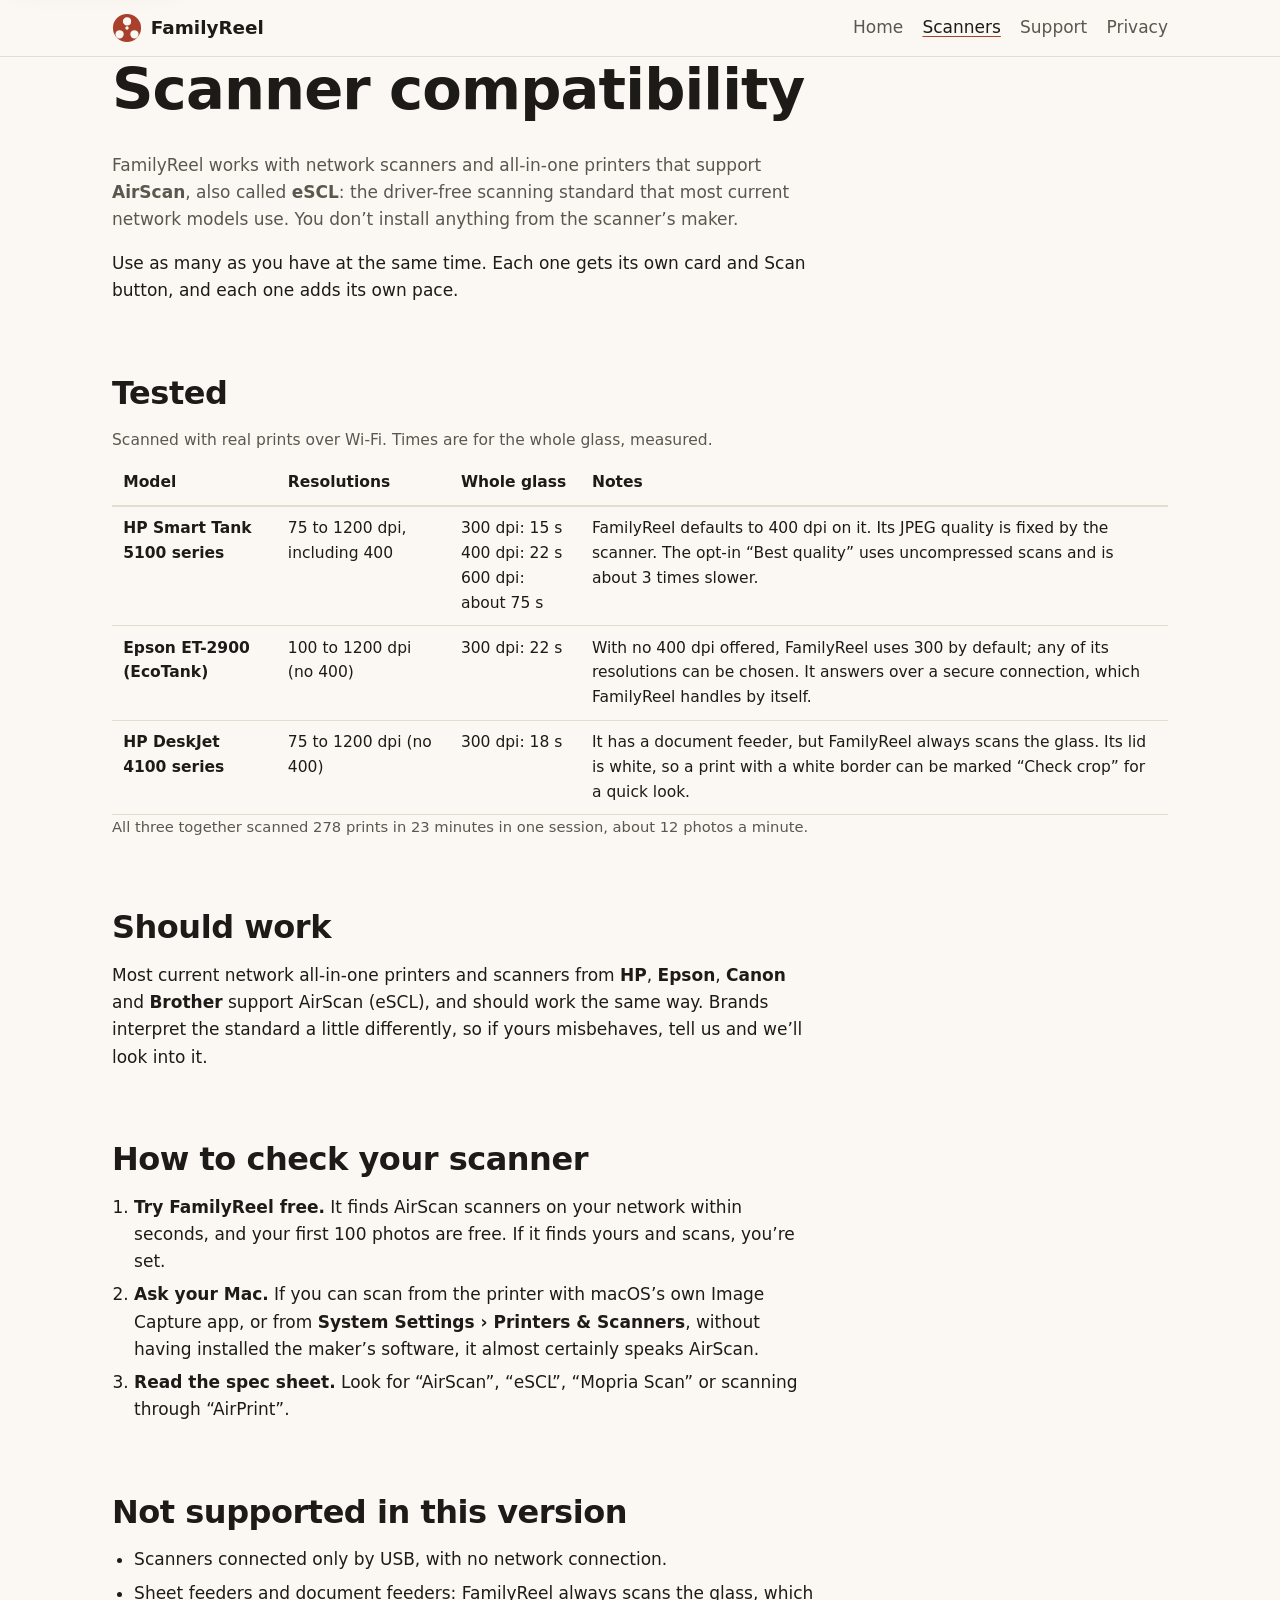
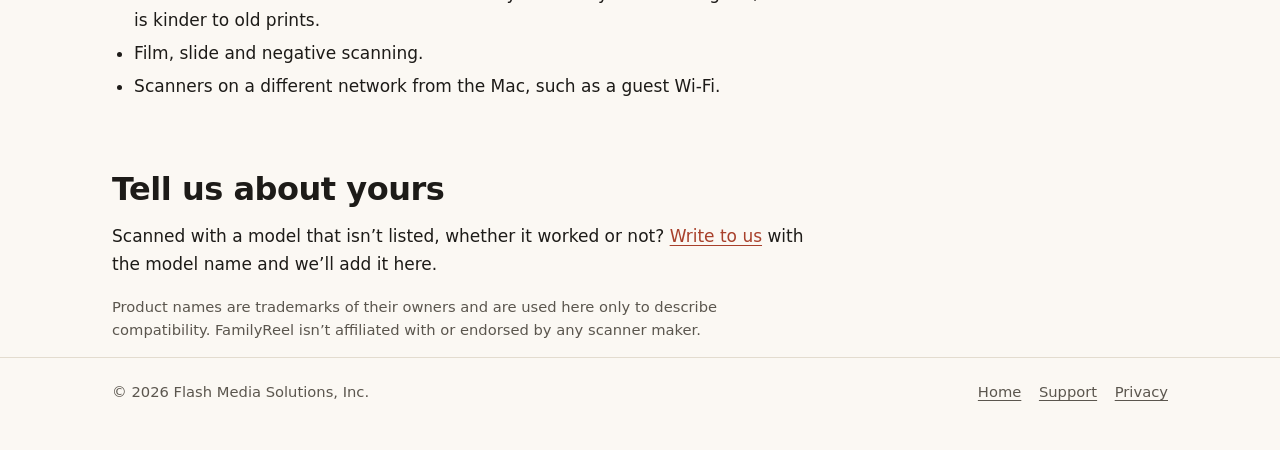
==== compatibility/index.html @ 0c896a2c "FamilyReel site: product page, support, privacy policy and scanner compatibility Static HTML and one" ====
<!doctype html>
<html lang="en">
<head>
<meta charset="utf-8">
<meta name="viewport" content="width=device-width, initial-scale=1">
<meta http-equiv="Content-Security-Policy" content="default-src 'none'; style-src 'self'; img-src 'self' data:; base-uri 'none'; form-action 'none'">
<meta name="referrer" content="no-referrer">
<meta name="color-scheme" content="light dark">
<title>FamilyReel Scanner Compatibility</title>
<meta name="description" content="Which scanners work with FamilyReel for Mac: the models we’ve tested, the AirScan (eSCL) scanners that should work, and how to check yours.">
<link rel="icon" href="../assets/mark.svg" type="image/svg+xml">
<link rel="stylesheet" href="../assets/site.css">
</head>
<body>
<a class="skip" href="#main">Skip to content</a>
<header class="site-header">
  <div class="wrap">
    <a class="brand" href="../" aria-label="FamilyReel home">
      <svg viewBox="0 0 32 32" aria-hidden="true" focusable="false"><path fill="currentColor" fill-rule="evenodd" d="M16 1a15 15 0 1 1 0 30 15 15 0 0 1 0-30Zm0 3.6a4.4 4.4 0 1 0 0 8.8 4.4 4.4 0 0 0 0-8.8Zm-7.9 13.7a4.4 4.4 0 1 0 0 8.8 4.4 4.4 0 0 0 0-8.8Zm15.8 0a4.4 4.4 0 1 0 0 8.8 4.4 4.4 0 0 0 0-8.8ZM16 14.2a1.8 1.8 0 1 0 0 3.6 1.8 1.8 0 0 0 0-3.6Z"/></svg>
      FamilyReel
    </a>
    <nav class="site-nav" aria-label="Main">
      <ul>
        <li><a href="../">Home</a></li>
        <li><a href="./" aria-current="page">Scanners</a></li>
        <li><a href="../support/">Support</a></li>
        <li><a href="../privacy/">Privacy</a></li>
      </ul>
    </nav>
  </div>
</header>

<main id="main" class="wrap">
  <div class="prose">
    <h1>Scanner compatibility</h1>
    <p class="lead muted">FamilyReel works with network scanners and all-in-one printers that support <strong>AirScan</strong>, also called <strong>eSCL</strong>: the driver-free scanning standard that most current network models use. You don’t install anything from the scanner’s maker.</p>
    <p>Use as many as you have at the same time. Each one gets its own card and Scan button, and each one adds its own pace.</p>
  </div>

  <section aria-labelledby="tested">
    <h2 id="tested">Tested</h2>
    <div class="table-scroll">
      <table class="stack">
        <caption>Scanned with real prints over Wi-Fi. Times are for the whole glass, measured.</caption>
        <thead>
          <tr><th scope="col">Model</th><th scope="col">Resolutions</th><th scope="col">Whole glass</th><th scope="col">Notes</th></tr>
        </thead>
        <tbody>
          <tr>
            <th scope="row">HP Smart Tank 5100 series</th>
            <td data-label="Resolutions">75 to 1200 dpi, including 400</td>
            <td data-label="Whole glass">300&nbsp;dpi: 15&nbsp;s<br>400&nbsp;dpi: 22&nbsp;s<br>600&nbsp;dpi: about&nbsp;75&nbsp;s</td>
            <td data-label="Notes">FamilyReel defaults to 400 dpi on it. Its JPEG quality is fixed by the scanner. The opt-in “Best quality” uses uncompressed scans and is about 3 times slower.</td>
          </tr>
          <tr>
            <th scope="row">Epson ET-2900 (EcoTank)</th>
            <td data-label="Resolutions">100 to 1200 dpi (no 400)</td>
            <td data-label="Whole glass">300&nbsp;dpi: 22&nbsp;s</td>
            <td data-label="Notes">With no 400 dpi offered, FamilyReel uses 300 by default; any of its resolutions can be chosen. It answers over a secure connection, which FamilyReel handles by itself.</td>
          </tr>
          <tr>
            <th scope="row">HP DeskJet 4100 series</th>
            <td data-label="Resolutions">75 to 1200 dpi (no 400)</td>
            <td data-label="Whole glass">300&nbsp;dpi: 18&nbsp;s</td>
            <td data-label="Notes">It has a document feeder, but FamilyReel always scans the glass. Its lid is white, so a print with a white border can be marked “Check crop” for a quick look.</td>
          </tr>
        </tbody>
      </table>
    </div>
    <p class="muted small">All three together scanned 278 prints in 23 minutes in one session, about 12 photos a minute.</p>
  </section>

  <div class="prose">
    <section aria-labelledby="should">
      <h2 id="should">Should work</h2>
      <p>Most current network all-in-one printers and scanners from <strong>HP</strong>, <strong>Epson</strong>, <strong>Canon</strong> and <strong>Brother</strong> support AirScan (eSCL), and should work the same way. Brands interpret the standard a little differently, so if yours misbehaves, tell us and we’ll look into it.</p>
    </section>

    <section aria-labelledby="check">
      <h2 id="check">How to check your scanner</h2>
      <ol>
        <li><strong>Try FamilyReel free.</strong> It finds AirScan scanners on your network within seconds, and your first 100 photos are free. If it finds yours and scans, you’re set.</li>
        <li><strong>Ask your Mac.</strong> If you can scan from the printer with macOS’s own Image Capture app, or from <strong>System Settings › Printers &amp; Scanners</strong>, without having installed the maker’s software, it almost certainly speaks AirScan.</li>
        <li><strong>Read the spec sheet.</strong> Look for “AirScan”, “eSCL”, “Mopria Scan” or scanning through “AirPrint”.</li>
      </ol>
    </section>

    <section aria-labelledby="not">
      <h2 id="not">Not supported in this version</h2>
      <ul>
        <li>Scanners connected only by USB, with no network connection.</li>
        <li>Sheet feeders and document feeders: FamilyReel always scans the glass, which is kinder to old prints.</li>
        <li>Film, slide and negative scanning.</li>
        <li>Scanners on a different network from the Mac, such as a guest Wi-Fi.</li>
      </ul>
    </section>

    <section aria-labelledby="tell">
      <h2 id="tell">Tell us about yours</h2>
      <p>Scanned with a model that isn’t listed, whether it worked or not? <a href="../support/#contact">Write to us</a> with the model name and we’ll add it here.</p>
    </section>

    <p class="muted small">Product names are trademarks of their owners and are used here only to describe compatibility. FamilyReel isn’t affiliated with or endorsed by any scanner maker.</p>
  </div>
</main>

<footer class="site-footer">
  <div class="wrap">
    <p>© 2026 Flash Media Solutions, Inc.</p>
    <ul>
      <li><a href="../">Home</a></li>
      <li><a href="../support/">Support</a></li>
      <li><a href="../privacy/">Privacy</a></li>
    </ul>
  </div>
</footer>
</body>
</html>
---- assets/site.css ----
/* FamilyReel site. System fonts only, no third-party anything. Light and dark from the same tokens. */

:root {
  color-scheme: light dark;
  --bg: #fbf8f3;
  --bg-raised: #ffffff;
  --bg-sunk: #f3eee6;
  --text: #1d1b18;
  --muted: #5b564e;
  --line: #e3dccf;
  --accent: #a8402b;
  --accent-text: #ffffff;
  --focus: #1f5fbf;
  --s1: #2563c9;  /* station accents, as in the app: one colour per scanner */
  --s2: #23804f;
  --s3: #b45f14;
  --ready: #23804f;
  --shadow: 0 1px 2px rgb(40 30 20 / 0.06), 0 8px 24px rgb(40 30 20 / 0.08);
  --radius: 14px;
  --measure: 44rem;
  --wide: 68rem;
}

@media (prefers-color-scheme: dark) {
  :root {
    --bg: #15130f;
    --bg-raised: #1f1c17;
    --bg-sunk: #1a1814;
    --text: #f2ede5;
    --muted: #b8b0a3;
    --line: #36312a;
    --accent: #f0957a;
    --accent-text: #1d1410;
    --focus: #8ab4ff;
    --s1: #7aa7ff;
    --s2: #5fcf8f;
    --s3: #f2a65a;
    --ready: #5fcf8f;
    --shadow: 0 1px 2px rgb(0 0 0 / 0.4), 0 8px 24px rgb(0 0 0 / 0.35);
  }
}

*, *::before, *::after { box-sizing: border-box; }

html { -webkit-text-size-adjust: 100%; text-size-adjust: 100%; }

body {
  margin: 0;
  background: var(--bg);
  color: var(--text);
  font: 400 1.0625rem/1.6 -apple-system, BlinkMacSystemFont, "SF Pro Text", "Helvetica Neue", system-ui, sans-serif;
  overflow-wrap: break-word;
}

h1, h2, h3 {
  font-family: -apple-system, BlinkMacSystemFont, "SF Pro Display", "Helvetica Neue", system-ui, sans-serif;
  line-height: 1.15;
  letter-spacing: -0.015em;
  margin: 0 0 0.5em;
}
h1 { font-size: clamp(2.1rem, 6vw, 3.6rem); font-weight: 700; }
h2 { font-size: clamp(1.45rem, 3.2vw, 2rem); font-weight: 650; margin-top: 2.2em; }
h3 { font-size: 1.15rem; font-weight: 650; margin-top: 1.6em; }
p, ul, ol { margin: 0 0 1em; }
ul, ol { padding-left: 1.3em; }
li + li { margin-top: 0.35em; }

a { color: var(--accent); text-underline-offset: 0.18em; text-decoration-thickness: 1px; }
a:hover { text-decoration-thickness: 2px; }
:focus-visible { outline: 3px solid var(--focus); outline-offset: 2px; border-radius: 4px; }

.skip {
  position: absolute; left: 1rem; top: -4rem; z-index: 10;
  background: var(--bg-raised); color: var(--text); padding: 0.6rem 1rem; border-radius: 8px; box-shadow: var(--shadow);
}
.skip:focus { top: 1rem; }

.wrap { max-width: var(--wide); margin: 0 auto; padding: 0 16px; }
.prose { max-width: var(--measure); }
.muted { color: var(--muted); }
.small { font-size: 0.92rem; }

/* Header */
.site-header { border-bottom: 1px solid var(--line); background: var(--bg); }
.site-header .wrap { display: flex; flex-wrap: wrap; align-items: center; justify-content: space-between; gap: 0.5rem 1.5rem; padding-top: 0.8rem; padding-bottom: 0.8rem; }
.brand { display: inline-flex; align-items: center; gap: 0.55rem; color: var(--text); text-decoration: none; font-weight: 700; font-size: 1.15rem; }
.brand svg { width: 30px; height: 30px; color: var(--accent); flex: none; }
.site-nav ul { list-style: none; display: flex; flex-wrap: wrap; gap: 0.25rem 1.2rem; margin: 0; padding: 0; }
.site-nav li + li { margin-top: 0; }
.site-nav a { color: var(--muted); text-decoration: none; font-weight: 500; padding: 0.3rem 0; }
.site-nav a:hover, .site-nav a[aria-current="page"] { color: var(--text); text-decoration: underline; text-decoration-color: var(--accent); }

main { padding-top: 1.6rem; padding-bottom: 3rem; }
.hero { margin-top: -1.6rem; }

/* Hero */
.hero { padding: 3.2rem 0 1.5rem; }
.hero .eyebrow { color: var(--muted); font-weight: 600; letter-spacing: 0.02em; margin-bottom: 0.8rem; }
.hero .lead { font-size: clamp(1.1rem, 2.2vw, 1.3rem); color: var(--muted); max-width: 40rem; }
.actions { display: flex; flex-wrap: wrap; gap: 0.75rem; margin: 1.5rem 0 0; }
.button {
  display: inline-flex; align-items: center; min-height: 44px; padding: 0.6rem 1.15rem; border-radius: 999px;
  font-weight: 600; text-decoration: none; border: 1px solid var(--line); color: var(--text); background: var(--bg-raised);
}
.button.primary { background: var(--accent); color: var(--accent-text); border-color: transparent; }
.button.soon { cursor: default; }

/* The three-scanner picture (pure HTML/CSS) */
.factory {
  margin: 2.2rem 0 0; padding: 1rem; border: 1px solid var(--line); border-radius: calc(var(--radius) + 6px);
  background: var(--bg-sunk); box-shadow: var(--shadow);
}
.stations { display: grid; grid-template-columns: repeat(3, minmax(0, 1fr)); gap: 0.8rem; }
.station { background: var(--bg-raised); border: 1px solid var(--line); border-top: 5px solid var(--c); border-radius: var(--radius); padding: 0.85rem 0.95rem 1rem; min-width: 0; }
.station.s1 { --c: var(--s1); }
.station.s2 { --c: var(--s2); }
.station.s3 { --c: var(--s3); }
.station .top { display: flex; justify-content: space-between; align-items: baseline; gap: 0.5rem; }
.station .name { font-weight: 650; }
.station .key { font: 600 0.8rem/1 ui-monospace, "SF Mono", Menlo, monospace; color: var(--muted); border: 1px solid var(--line); border-radius: 6px; padding: 0.2rem 0.35rem; white-space: nowrap; }
.station .state { font-size: clamp(1.05rem, 2.2vw, 1.35rem); font-weight: 700; margin: 0.7rem 0 0.15rem; line-height: 1.2; }
.station .detail { color: var(--muted); font-size: 0.92rem; margin: 0; }
.station .bar { height: 8px; border-radius: 999px; background: var(--line); overflow: hidden; margin-top: 0.75rem; }
.station .bar span { display: block; height: 100%; width: 62%; background: var(--c); border-radius: inherit; animation: fill 14.6s linear infinite; }
.station.ready .state { color: var(--ready); }
.badge { display: inline-block; font-size: 0.72rem; font-weight: 800; letter-spacing: 0.08em; text-transform: uppercase; background: var(--ready); color: var(--bg-raised); border-radius: 999px; padding: 0.15rem 0.5rem; vertical-align: 0.15em; margin-left: 0.35rem; }
.readout { display: flex; flex-wrap: wrap; justify-content: space-between; gap: 0.4rem 1rem; margin-top: 0.9rem; padding: 0.55rem 0.2rem 0; color: var(--muted); font-size: 0.95rem; border-top: 1px solid var(--line); }
.readout strong { color: var(--text); font-variant-numeric: tabular-nums; }
@keyframes fill { from { width: 8%; } to { width: 100%; } }
@media (prefers-reduced-motion: reduce) { .station .bar span { animation: none; } }

/* Measured numbers */
.stats { display: grid; grid-template-columns: repeat(3, minmax(0, 1fr)); gap: 1rem; margin: 2.4rem 0 0.6rem; padding: 0; list-style: none; }
.stats li { margin: 0; padding: 1rem 1.1rem; background: var(--bg-raised); border: 1px solid var(--line); border-radius: var(--radius); }
.stats .num { display: block; font-size: clamp(1.7rem, 4.5vw, 2.6rem); font-weight: 750; letter-spacing: -0.02em; line-height: 1.1; font-variant-numeric: tabular-nums; }
.stats .what { color: var(--muted); }

/* Steps and features */
.steps { counter-reset: step; list-style: none; padding: 0; display: grid; gap: 0.9rem; max-width: var(--measure); }
.steps li { counter-increment: step; position: relative; padding: 0.1rem 0 0 3rem; margin: 0; }
.steps li::before {
  content: counter(step); position: absolute; left: 0; top: 0; width: 2.1rem; height: 2.1rem; border-radius: 50%;
  display: grid; place-items: center; font-weight: 700; background: var(--accent); color: var(--accent-text);
}
.features { display: grid; grid-template-columns: repeat(auto-fit, minmax(16rem, 1fr)); gap: 1rem; padding: 0; list-style: none; }
.features li { margin: 0; padding: 1.1rem 1.2rem; background: var(--bg-raised); border: 1px solid var(--line); border-radius: var(--radius); }
.features h3 { margin-top: 0; }
.features p { margin: 0; color: var(--muted); }
.features li.hero-feature { border-color: var(--accent); }

.callout { max-width: var(--measure); padding: 1.1rem 1.25rem; border-radius: var(--radius); background: var(--bg-raised); border: 1px solid var(--line); border-left: 5px solid var(--accent); }
.callout p:last-child { margin-bottom: 0; }

/* Tables */
.table-scroll { overflow-x: auto; max-width: 100%; }
table { border-collapse: collapse; width: 100%; min-width: 34rem; font-size: 0.97rem; }
caption { text-align: left; color: var(--muted); padding-bottom: 0.5rem; }
th, td { text-align: left; vertical-align: top; padding: 0.6rem 0.7rem; border-bottom: 1px solid var(--line); }
thead th { font-weight: 650; border-bottom-width: 2px; }

/* FAQ */
details { border: 1px solid var(--line); border-radius: 12px; background: var(--bg-raised); margin: 0 0 0.7rem; max-width: var(--measure); }
summary { cursor: pointer; padding: 0.85rem 1rem; font-weight: 600; list-style-position: outside; margin-left: 1rem; }
details[open] summary { border-bottom: 1px solid var(--line); }
details > div { padding: 0.8rem 1rem 0.2rem; }

.contact { font-size: 1.15rem; font-weight: 600; }
kbd { font: 600 0.85em ui-monospace, "SF Mono", Menlo, monospace; border: 1px solid var(--line); border-bottom-width: 2px; border-radius: 5px; padding: 0.05em 0.35em; background: var(--bg-sunk); }

/* Footer */
.site-footer { border-top: 1px solid var(--line); color: var(--muted); font-size: 0.92rem; }
.site-footer .wrap { display: flex; flex-wrap: wrap; justify-content: space-between; gap: 0.6rem 1.5rem; padding-top: 1.4rem; padding-bottom: 2rem; }
.site-footer ul { list-style: none; display: flex; flex-wrap: wrap; gap: 0.3rem 1.1rem; margin: 0; padding: 0; }
.site-footer li + li { margin-top: 0; }
.site-footer a { color: var(--muted); }

@media (max-width: 720px) {
  .stations { grid-template-columns: 1fr; }
  .stats { grid-template-columns: 1fr; }
  .hero { padding-top: 2.2rem; }
}

/* FAQ markers inside the card */
summary { list-style: none; margin-left: 0; display: flex; gap: 0.6rem; align-items: baseline; }
summary::-webkit-details-marker { display: none; }
summary::before { content: "+"; flex: none; width: 1rem; font-weight: 700; color: var(--accent); }
details[open] > summary::before { content: "−"; }

/* Tables become one card per row on phones */
@media (max-width: 640px) {
  table.stack { min-width: 0; }
  table.stack caption { display: block; width: 100%; }
  table.stack thead { position: absolute; width: 1px; height: 1px; overflow: hidden; clip: rect(0 0 0 0); white-space: nowrap; }
  table.stack, table.stack tbody, table.stack tr, table.stack th, table.stack td { display: block; width: 100%; }
  table.stack tr { border: 1px solid var(--line); border-radius: 12px; background: var(--bg-raised); padding: 0.4rem 0.9rem 0.6rem; margin-bottom: 0.8rem; }
  table.stack th[scope="row"] { font-size: 1.05rem; padding: 0.5rem 0 0.3rem; border-bottom: 1px solid var(--line); }
  table.stack td { border: 0; padding: 0.45rem 0 0; }
  table.stack td::before { content: attr(data-label); display: block; font-size: 0.8rem; font-weight: 650; color: var(--muted); text-transform: uppercase; letter-spacing: 0.04em; }
}
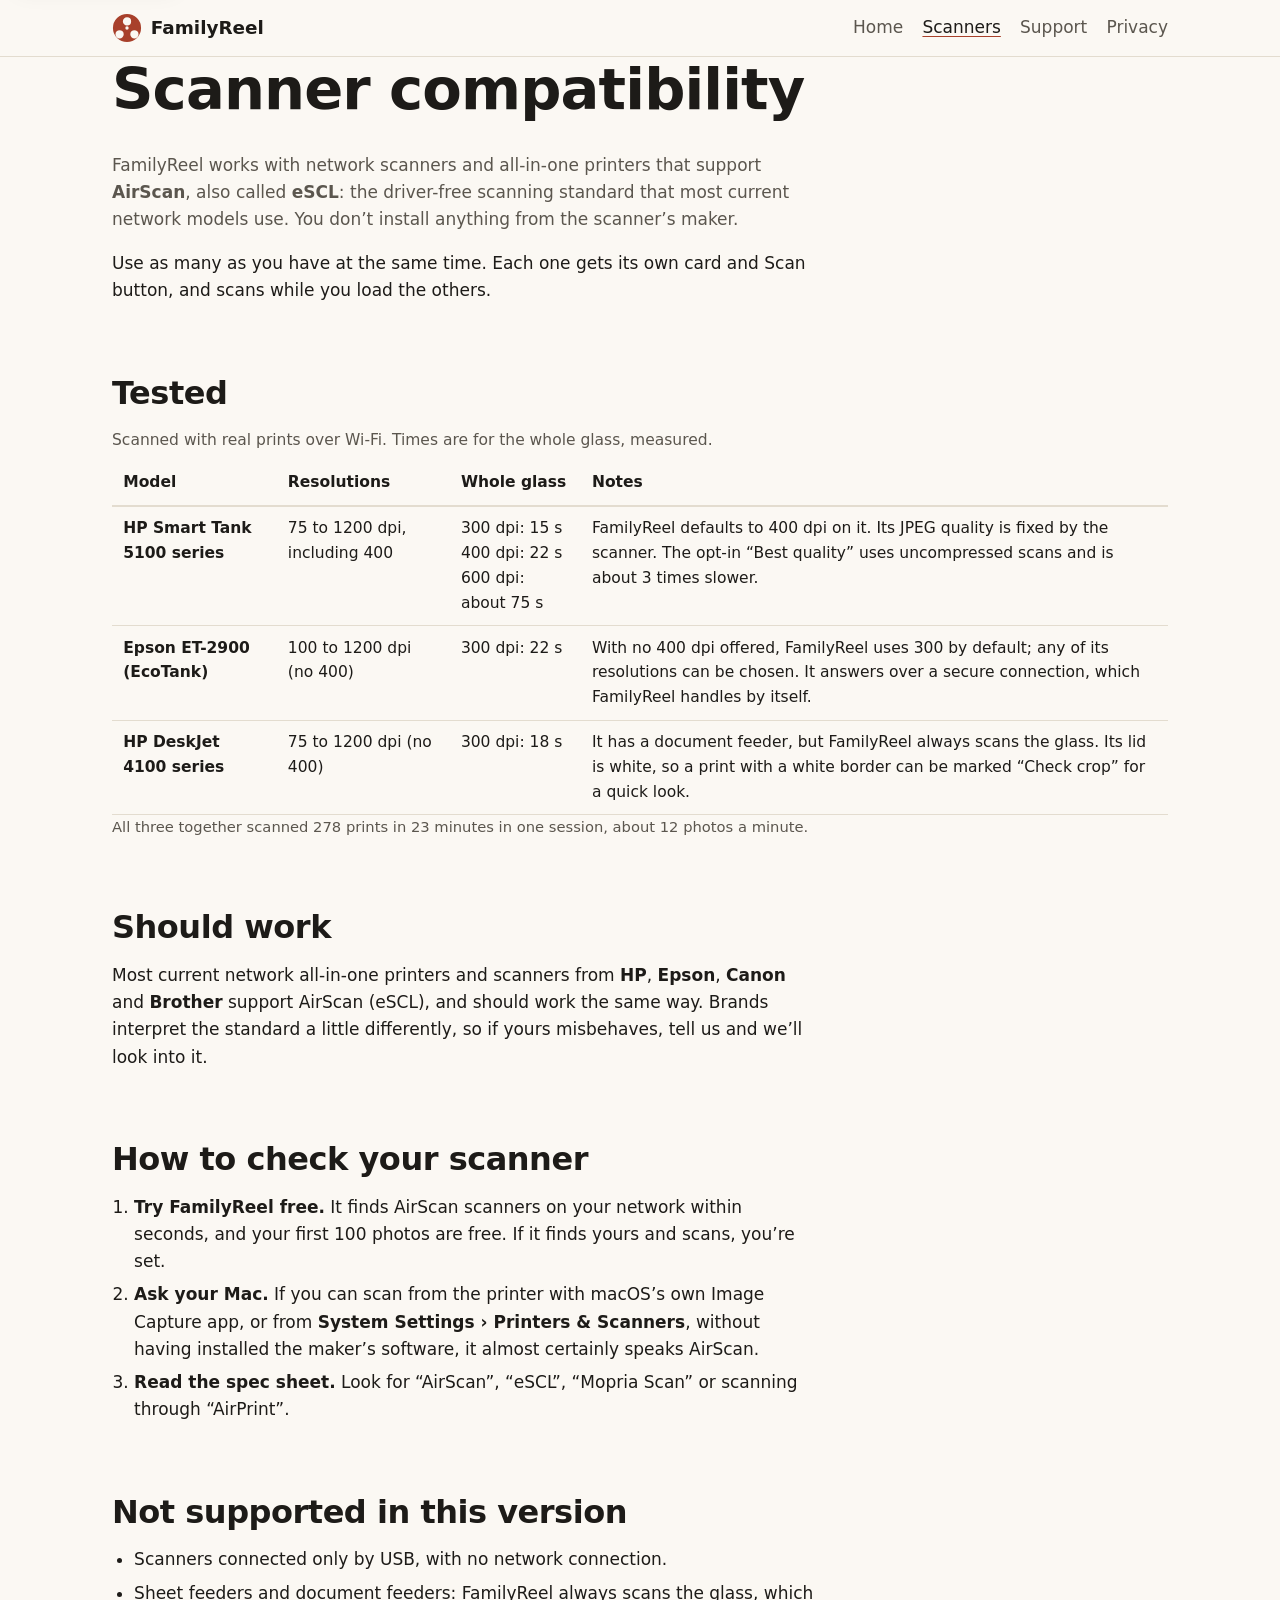
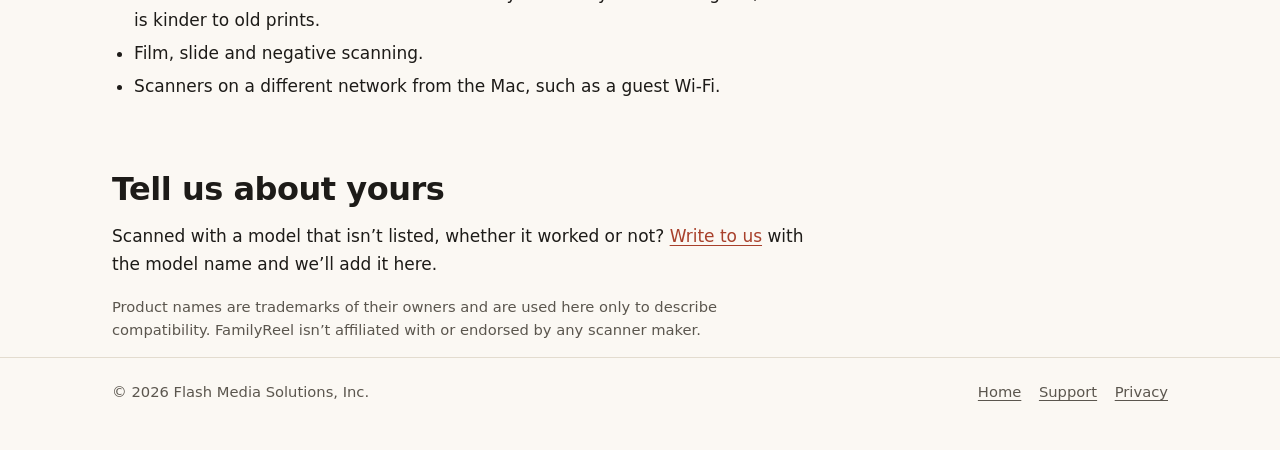
==== commit 5ad60d4c: "Privacy retention, export needs Unlimited, honest speed wording - Privacy policy: a "How long we kee" ====
--- a/compatibility/index.html
+++ b/compatibility/index.html
@@ -34,7 +34,7 @@
   <div class="prose">
     <h1>Scanner compatibility</h1>
     <p class="lead muted">FamilyReel works with network scanners and all-in-one printers that support <strong>AirScan</strong>, also called <strong>eSCL</strong>: the driver-free scanning standard that most current network models use. You don’t install anything from the scanner’s maker.</p>
-    <p>Use as many as you have at the same time. Each one gets its own card and Scan button, and each one adds its own pace.</p>
+    <p>Use as many as you have at the same time. Each one gets its own card and Scan button, and scans while you load the others.</p>
   </div>
 
   <section aria-labelledby="tested">
